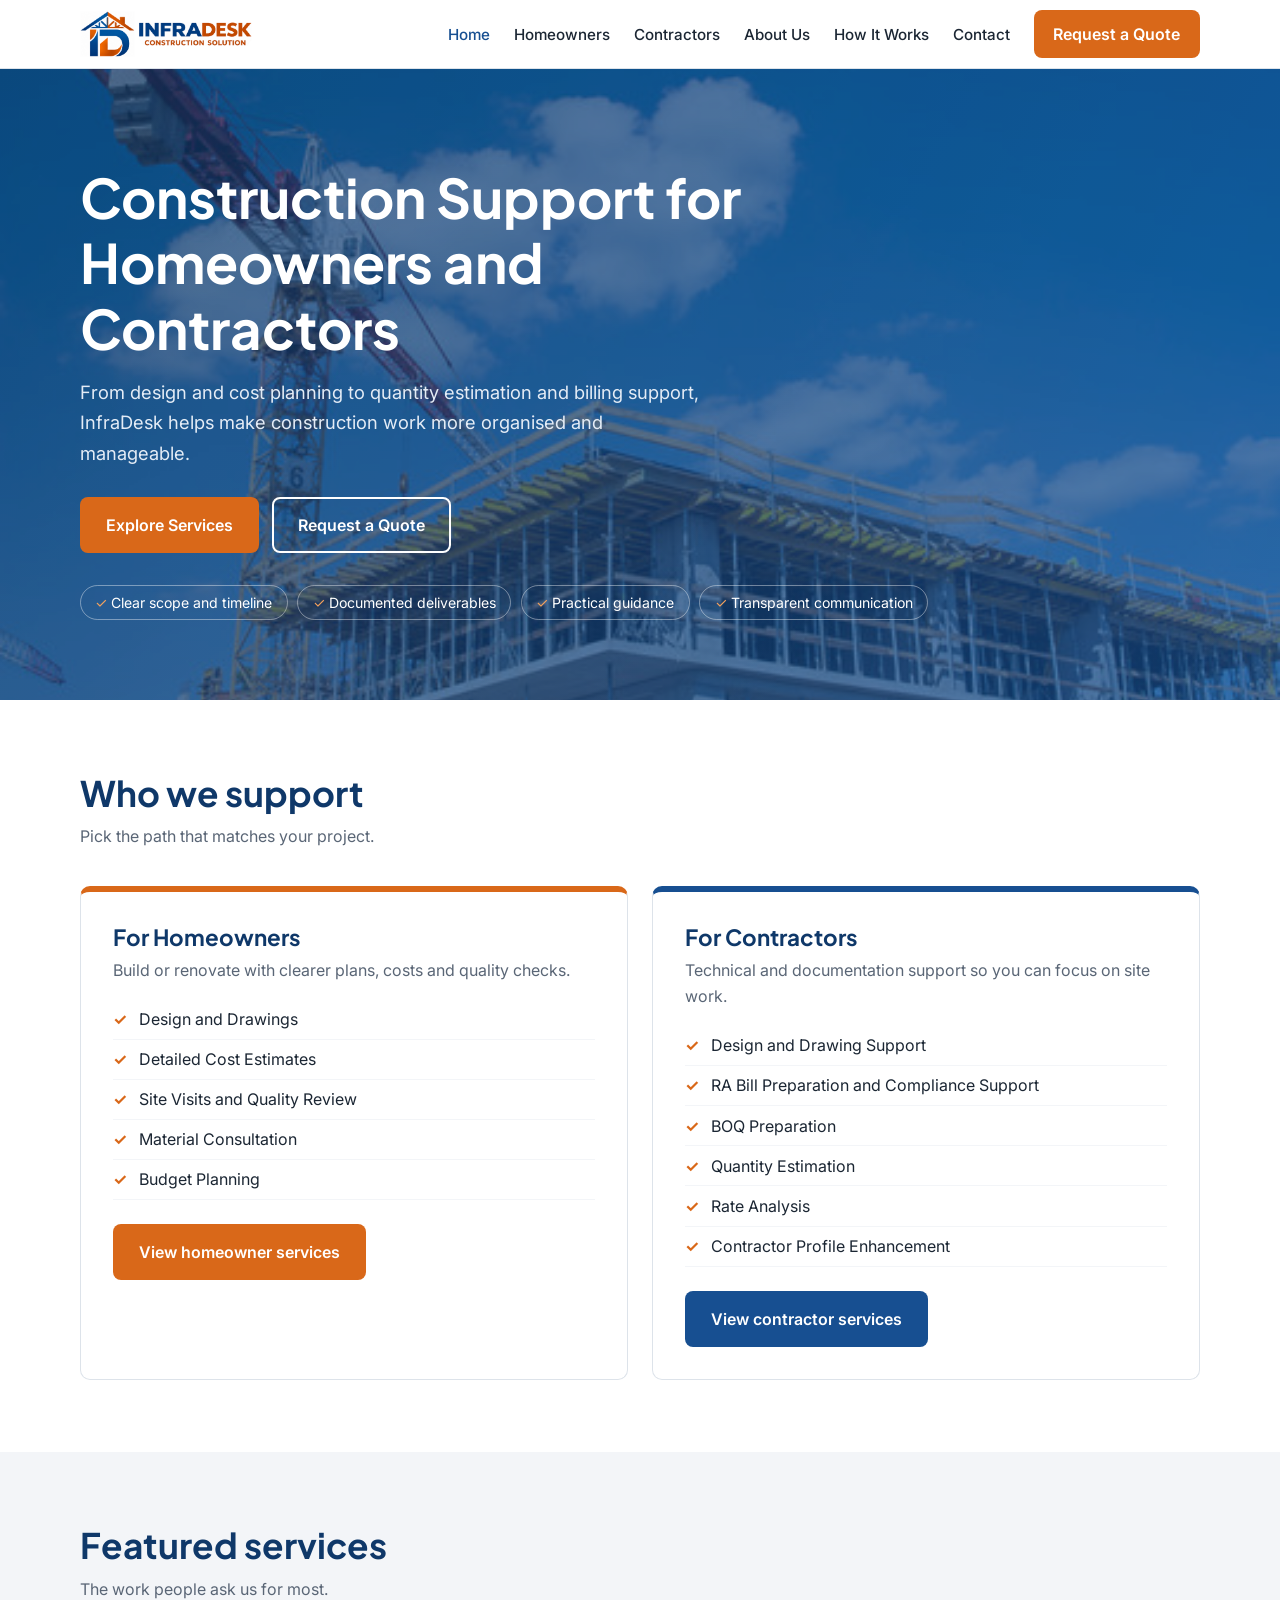
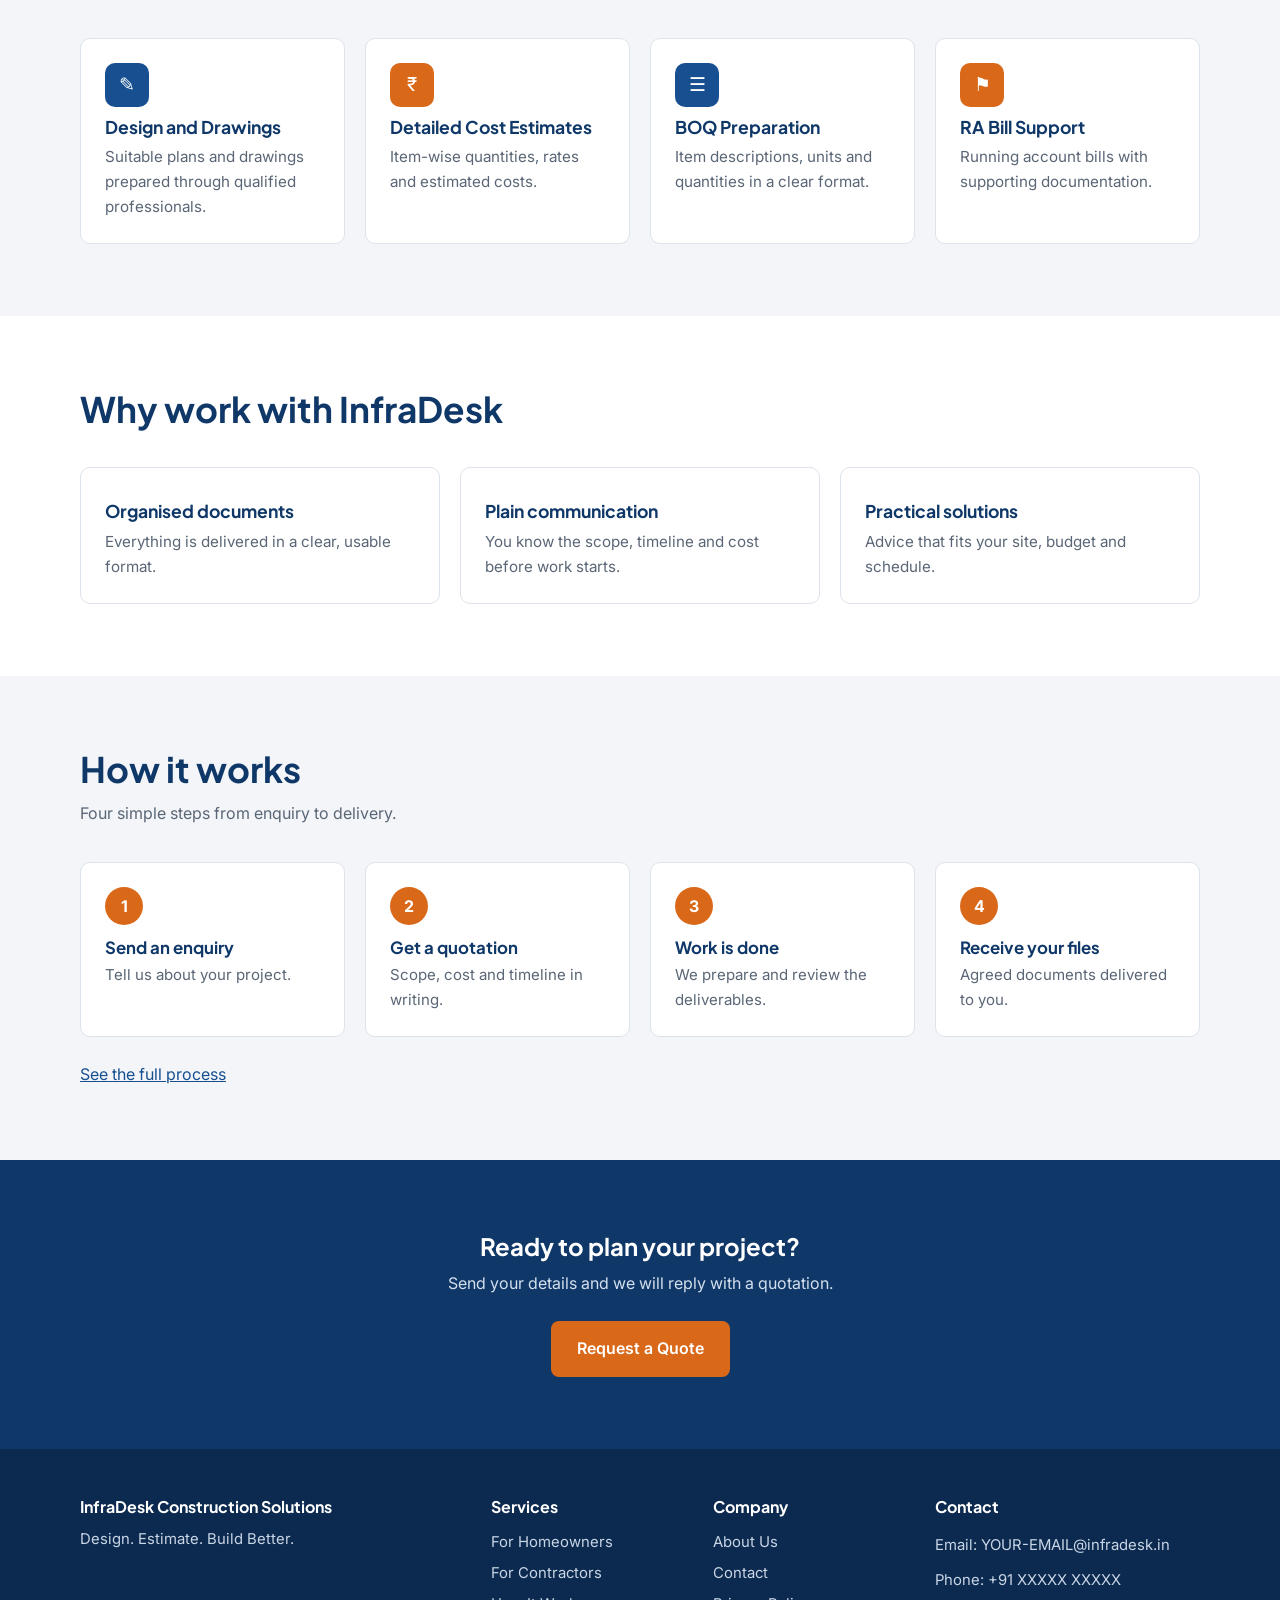
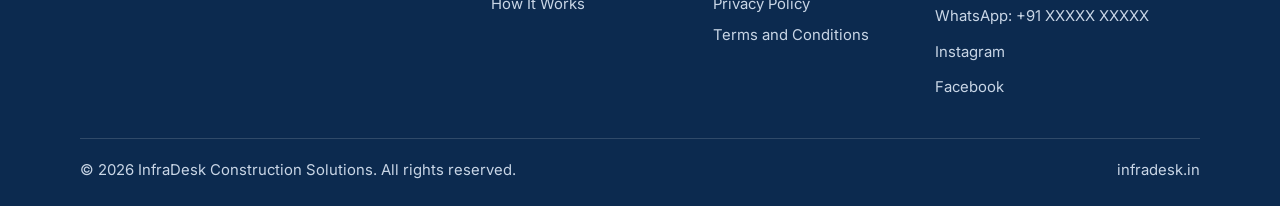
==== index.html @ 1f52a2e1 "Update index.html" ====
<!DOCTYPE html>
<html lang="en">
<head>
<meta charset="UTF-8">
<meta name="viewport" content="width=device-width, initial-scale=1.0">
<title>InfraDesk Construction Solution | Design. Estimate. Build Better.</title>
<meta name="description" content="Construction support for homeowners and contractors in India: design and drawings, cost estimates, BOQ, quantity estimation, rate analysis and RA bill preparation.">
<link rel="preconnect" href="https://fonts.googleapis.com">
<link rel="preconnect" href="https://fonts.gstatic.com" crossorigin>
<link href="https://fonts.googleapis.com/css2?family=Inter:wght@400;500;600&family=Plus+Jakarta+Sans:wght@700;800&display=swap" rel="stylesheet">
<link rel="stylesheet" href="css/style.css">
</head>
<body>
<a class="skip" href="#main">Skip to content</a>

<!-- ===== HEADER (copy this block into every page) ===== -->
<header>
  <div class="wrap bar">
    <a class="brand" href="index.html" aria-label="InfraDesk home">
      <img src="images/logo.png" alt="InfraDesk Construction Solutions" onerror="this.replaceWith(Object.assign(document.createElement('span'),{className:'brand-text',textContent:'InfraDesk'}))">
    </a>
    <button class="menu-btn" aria-expanded="false" aria-controls="site-nav">Menu</button>
    <nav id="site-nav" aria-label="Main">
      <ul>
        <li><a href="index.html" aria-current="page">Home</a></li>
        <li><a href="homeowners.html">Homeowners</a></li>
        <li><a href="contractors.html">Contractors</a></li>
        <li><a href="about.html">About Us</a></li>
        <li><a href="how-it-works.html">How It Works</a></li>
        <li><a href="contact.html">Contact</a></li>
        <li><a class="btn btn-orange" href="contact.html">Request a Quote</a></li>
      </ul>
    </nav>
  </div>
</header>

<main id="main">

<section class="hero">
  <div class="wrap">
    <h1>Construction Support for Homeowners and Contractors</h1>
    <p>From design and cost planning to quantity estimation and billing support, InfraDesk helps make construction work more organised and manageable.</p>
    <div class="btns">
      <a class="btn btn-orange" href="#audiences">Explore Services</a>
      <a class="btn btn-line" href="contact.html">Request a Quote</a>
    </div>
    <ul class="pills">
      <li>Clear scope and timeline</li>
      <li>Documented deliverables</li>
      <li>Practical guidance</li>
      <li>Transparent communication</li>
    </ul>
  </div>
</section>

<section id="audiences">
  <div class="wrap">
    <div class="sec-head">
      <h2>Who we support</h2>
      <p>Pick the path that matches your project.</p>
    </div>
    <div class="two">
      <article class="panel home">
        <h3>For Homeowners</h3>
        <p>Build or renovate with clearer plans, costs and quality checks.</p>
        <ul class="ticks">
          <li>Design and Drawings</li>
          <li>Detailed Cost Estimates</li>
          <li>Site Visits and Quality Review</li>
          <li>Material Consultation</li>
          <li>Budget Planning</li>
        </ul>
        <a class="btn btn-orange" href="homeowners.html">View homeowner services</a>
      </article>
      <article class="panel contr">
        <h3>For Contractors</h3>
        <p>Technical and documentation support so you can focus on site work.</p>
        <ul class="ticks">
          <li>Design and Drawing Support</li>
          <li>RA Bill Preparation and Compliance Support</li>
          <li>BOQ Preparation</li>
          <li>Quantity Estimation</li>
          <li>Rate Analysis</li>
          <li>Contractor Profile Enhancement</li>
        </ul>
        <a class="btn btn-blue" href="contractors.html">View contractor services</a>
      </article>
    </div>
  </div>
</section>

<section class="alt">
  <div class="wrap">
    <div class="sec-head">
      <h2>Featured services</h2>
      <p>The work people ask us for most.</p>
    </div>
    <div class="grid">
      <div class="card"><div class="icon">&#9998;</div><h3>Design and Drawings</h3><p>Suitable plans and drawings prepared through qualified professionals.</p></div>
      <div class="card"><div class="icon o">&#8377;</div><h3>Detailed Cost Estimates</h3><p>Item-wise quantities, rates and estimated costs.</p></div>
      <div class="card"><div class="icon">&#9776;</div><h3>BOQ Preparation</h3><p>Item descriptions, units and quantities in a clear format.</p></div>
      <div class="card"><div class="icon o">&#9873;</div><h3>RA Bill Support</h3><p>Running account bills with supporting documentation.</p></div>
    </div>
  </div>
</section>

<section>
  <div class="wrap">
    <div class="sec-head">
      <h2>Why work with InfraDesk</h2>
    </div>
    <div class="grid">
      <div class="card"><h3>Organised documents</h3><p>Everything is delivered in a clear, usable format.</p></div>
      <div class="card"><h3>Plain communication</h3><p>You know the scope, timeline and cost before work starts.</p></div>
      <div class="card"><h3>Practical solutions</h3><p>Advice that fits your site, budget and schedule.</p></div>
    </div>
  </div>
</section>

<section class="alt">
  <div class="wrap">
    <div class="sec-head">
      <h2>How it works</h2>
      <p>Four simple steps from enquiry to delivery.</p>
    </div>
    <ol class="steps">
      <li><h3>Send an enquiry</h3><p>Tell us about your project.</p></li>
      <li><h3>Get a quotation</h3><p>Scope, cost and timeline in writing.</p></li>
      <li><h3>Work is done</h3><p>We prepare and review the deliverables.</p></li>
      <li><h3>Receive your files</h3><p>Agreed documents delivered to you.</p></li>
    </ol>
    <p style="margin-top:1.5rem"><a href="how-it-works.html">See the full process</a></p>
  </div>
</section>

<section class="cta">
  <div class="wrap">
    <h2>Ready to plan your project?</h2>
    <p>Send your details and we will reply with a quotation.</p>
    <a class="btn btn-orange" href="contact.html">Request a Quote</a>
  </div>
</section>

</main>

<!-- ===== FOOTER (copy this block into every page) ===== -->
<footer>
  <div class="wrap">
    <div class="fgrid">
      <div>
        <h3>InfraDesk Construction Solutions</h3>
        <p>Design. Estimate. Build Better.</p>
      </div>
      <div>
        <h3>Services</h3>
        <ul>
          <li><a href="homeowners.html">For Homeowners</a></li>
          <li><a href="contractors.html">For Contractors</a></li>
          <li><a href="how-it-works.html">How It Works</a></li>
        </ul>
      </div>
      <div>
        <h3>Company</h3>
        <ul>
          <li><a href="about.html">About Us</a></li>
          <li><a href="contact.html">Contact</a></li>
          <li><a href="privacy.html">Privacy Policy</a></li>
          <li><a href="terms.html">Terms and Conditions</a></li>
        </ul>
      </div>
      <div>
        <h3>Contact</h3>
        <ul class="contact-list">
          <!-- TODO: replace with your real details -->
          <li>Email: <a href="mailto:YOUR-EMAIL@infradesk.in">YOUR-EMAIL@infradesk.in</a></li>
          <li>Phone: +91 XXXXX XXXXX</li>
          <li>WhatsApp: +91 XXXXX XXXXX</li>
             <li><a href="https://www.instagram.com/infraadesk" target="_blank" rel="noopener noreferrer">Instagram</a></li>
   <li><a href="https://www.facebook.com/profile.php?id=61595440933256" target="_blank" rel="noopener noreferrer">Facebook</a></li>
        </ul>
      </div>
    </div>
    <div class="copy">
      <span>&copy; <span id="year">2026</span> InfraDesk Construction Solutions. All rights reserved.</span>
      <span>infradesk.in</span>
    </div>
  </div>
</footer>

<script src="js/main.js"></script>
</body>
</html>
---- css/style.css ----
/* ============ InfraDesk shared styles ============
   Edit colours here once; every page updates. */
:root{
  --blue:#174F91; --blue-dark:#0F3869; --orange:#D96819; --orange-dark:#B85512;
  --white:#fff; --grey:#F3F5F8; --line:#DDE3EA; --text:#1B2633; --muted:#5A6676;
  --radius:10px; --max:1160px;
}
*{margin:0;padding:0;box-sizing:border-box}
html{scroll-behavior:smooth}
body{font-family:'Inter',Arial,sans-serif;color:var(--text);line-height:1.65;background:#fff}
h1,h2,h3{font-family:'Plus Jakarta Sans','Inter',Arial,sans-serif;line-height:1.2;color:var(--blue-dark)}
img{max-width:100%;display:block}
a{color:var(--blue)}
:focus-visible{outline:3px solid var(--orange);outline-offset:2px}
.skip{position:absolute;left:-999px;top:0;background:#fff;padding:.5rem 1rem;z-index:100}
.skip:focus{left:0}
.wrap{max-width:var(--max);margin:0 auto;padding:0 1.25rem}
section{padding:4.5rem 0}
.alt{background:var(--grey)}
.sec-head{max-width:640px;margin-bottom:2.25rem}
.sec-head h2{font-size:clamp(1.6rem,3vw,2.2rem);margin-bottom:.6rem}
.sec-head p{color:var(--muted)}

/* Buttons */
.btn{display:inline-block;padding:.8rem 1.5rem;border-radius:8px;font-weight:600;text-decoration:none;border:2px solid transparent;cursor:pointer;font-size:1rem;font-family:inherit}
.btn-orange{background:var(--orange);color:#fff}
.btn-orange:hover{background:var(--orange-dark)}
.btn-line{border-color:#fff;color:#fff}
.btn-line:hover{background:#fff;color:var(--blue)}
.btn-blue{background:var(--blue);color:#fff}
.btn-blue:hover{background:var(--blue-dark)}

/* Header */
header{position:sticky;top:0;z-index:50;background:#fff;border-bottom:1px solid var(--line)}
.bar{display:flex;align-items:center;justify-content:space-between;min-height:68px;gap:1rem}
.brand img{height:46px;width:auto}
.brand-text{font-family:'Plus Jakarta Sans',sans-serif;font-weight:800;font-size:1.3rem;color:var(--blue-dark);text-decoration:none}
nav ul{list-style:none;display:flex;align-items:center;gap:1.5rem}
nav a{text-decoration:none;color:var(--text);font-weight:500;font-size:.95rem}
nav a:hover,nav a[aria-current="page"]{color:var(--blue)}
nav a.btn{color:#fff;padding:.55rem 1.1rem}
.menu-btn{display:none;background:none;border:2px solid var(--blue);color:var(--blue);padding:.4rem .8rem;border-radius:6px;font-weight:600;cursor:pointer;font-family:inherit}

/* Hero */
.hero{position:relative;color:#fff;padding:6rem 0 5rem;background:linear-gradient(120deg,var(--blue-dark),var(--blue))}
.hero::before{content:"";position:absolute;inset:0;background:url('../images/hero.jpg') center/cover;opacity:.28}
.hero .wrap{position:relative}
.hero h1{color:#fff;font-size:clamp(2rem,5vw,3.4rem);max-width:760px;margin-bottom:1rem}
.hero p{font-size:1.15rem;max-width:620px;color:#E4ECF6;margin-bottom:1.8rem}
.hero .btns{display:flex;gap:.8rem;flex-wrap:wrap;margin-bottom:2rem}
.pills{display:flex;gap:.6rem;flex-wrap:wrap;list-style:none}
.pills li{border:1px solid rgba(255,255,255,.4);border-radius:999px;padding:.3rem .9rem;font-size:.88rem}
.pills li::before{content:"\2713\00a0";color:#F5A25D}

/* Audience panels */
.two{display:grid;grid-template-columns:1fr 1fr;gap:1.5rem}
.panel{border-radius:var(--radius);padding:2rem;border:1px solid var(--line);background:#fff}
.panel.home{border-top:6px solid var(--orange)}
.panel.contr{border-top:6px solid var(--blue)}
.panel h3{font-size:1.4rem;margin-bottom:.4rem}
.panel>p{color:var(--muted);margin-bottom:1rem}
.ticks{list-style:none;margin-bottom:1.5rem}
.ticks li{padding:.4rem 0 .4rem 1.6rem;position:relative;border-bottom:1px solid var(--grey)}
.ticks li::before{content:"\2713";position:absolute;left:0;color:var(--orange);font-weight:700}

/* Cards */
.grid{display:grid;grid-template-columns:repeat(auto-fit,minmax(240px,1fr));gap:1.25rem}
.card{background:#fff;border:1px solid var(--line);border-radius:var(--radius);padding:1.5rem}
.card h3{font-size:1.1rem;margin:.6rem 0 .4rem}
.card p{color:var(--muted);font-size:.95rem}
.icon{width:44px;height:44px;border-radius:10px;background:var(--blue);color:#fff;display:grid;place-items:center;font-size:1.2rem}
.icon.o{background:var(--orange)}

/* Steps */
.steps{display:grid;grid-template-columns:repeat(auto-fit,minmax(210px,1fr));gap:1.25rem;list-style:none;counter-reset:s}
.steps li{counter-increment:s;background:#fff;border-radius:var(--radius);padding:1.5rem;border:1px solid var(--line)}
.steps li::before{content:counter(s);display:grid;place-items:center;width:38px;height:38px;border-radius:50%;background:var(--orange);color:#fff;font-weight:700;margin-bottom:.8rem}
.steps h3{font-size:1.05rem;margin-bottom:.3rem}
.steps p{color:var(--muted);font-size:.94rem}

/* CTA band + contact */
.cta{background:var(--blue-dark);color:#fff;text-align:center}
.cta h2{color:#fff;margin-bottom:.6rem}
.cta p{color:#D5E0EE;margin-bottom:1.5rem}
.contact-list{list-style:none}
.contact-list li{padding:.35rem 0}

/* Footer */
footer{background:#0C2A4F;color:#C9D6E6;padding:3rem 0 1.5rem;font-size:.93rem}
footer a{color:#C9D6E6;text-decoration:none}
footer a:hover{color:#fff;text-decoration:underline}
footer h3{color:#fff;font-size:1rem;margin-bottom:.7rem}
.fgrid{display:grid;grid-template-columns:2fr 1fr 1fr 1.4fr;gap:2rem;margin-bottom:2rem}
footer ul{list-style:none}
footer li{padding:.2rem 0}
.copy{border-top:1px solid rgba(255,255,255,.15);padding-top:1.2rem;display:flex;justify-content:space-between;flex-wrap:wrap;gap:.5rem}

/* Mobile */
@media(max-width:860px){
  .menu-btn{display:block}
  nav{display:none;position:absolute;top:68px;left:0;right:0;background:#fff;border-bottom:1px solid var(--line);padding:1rem 1.25rem}
  nav.open{display:block}
  nav ul{flex-direction:column;align-items:flex-start;gap:.9rem}
  .two,.fgrid{grid-template-columns:1fr}
  section{padding:3rem 0}
  .hero{padding:4rem 0 3.5rem}
}
@media(prefers-reduced-motion:reduce){html{scroll-behavior:auto}}
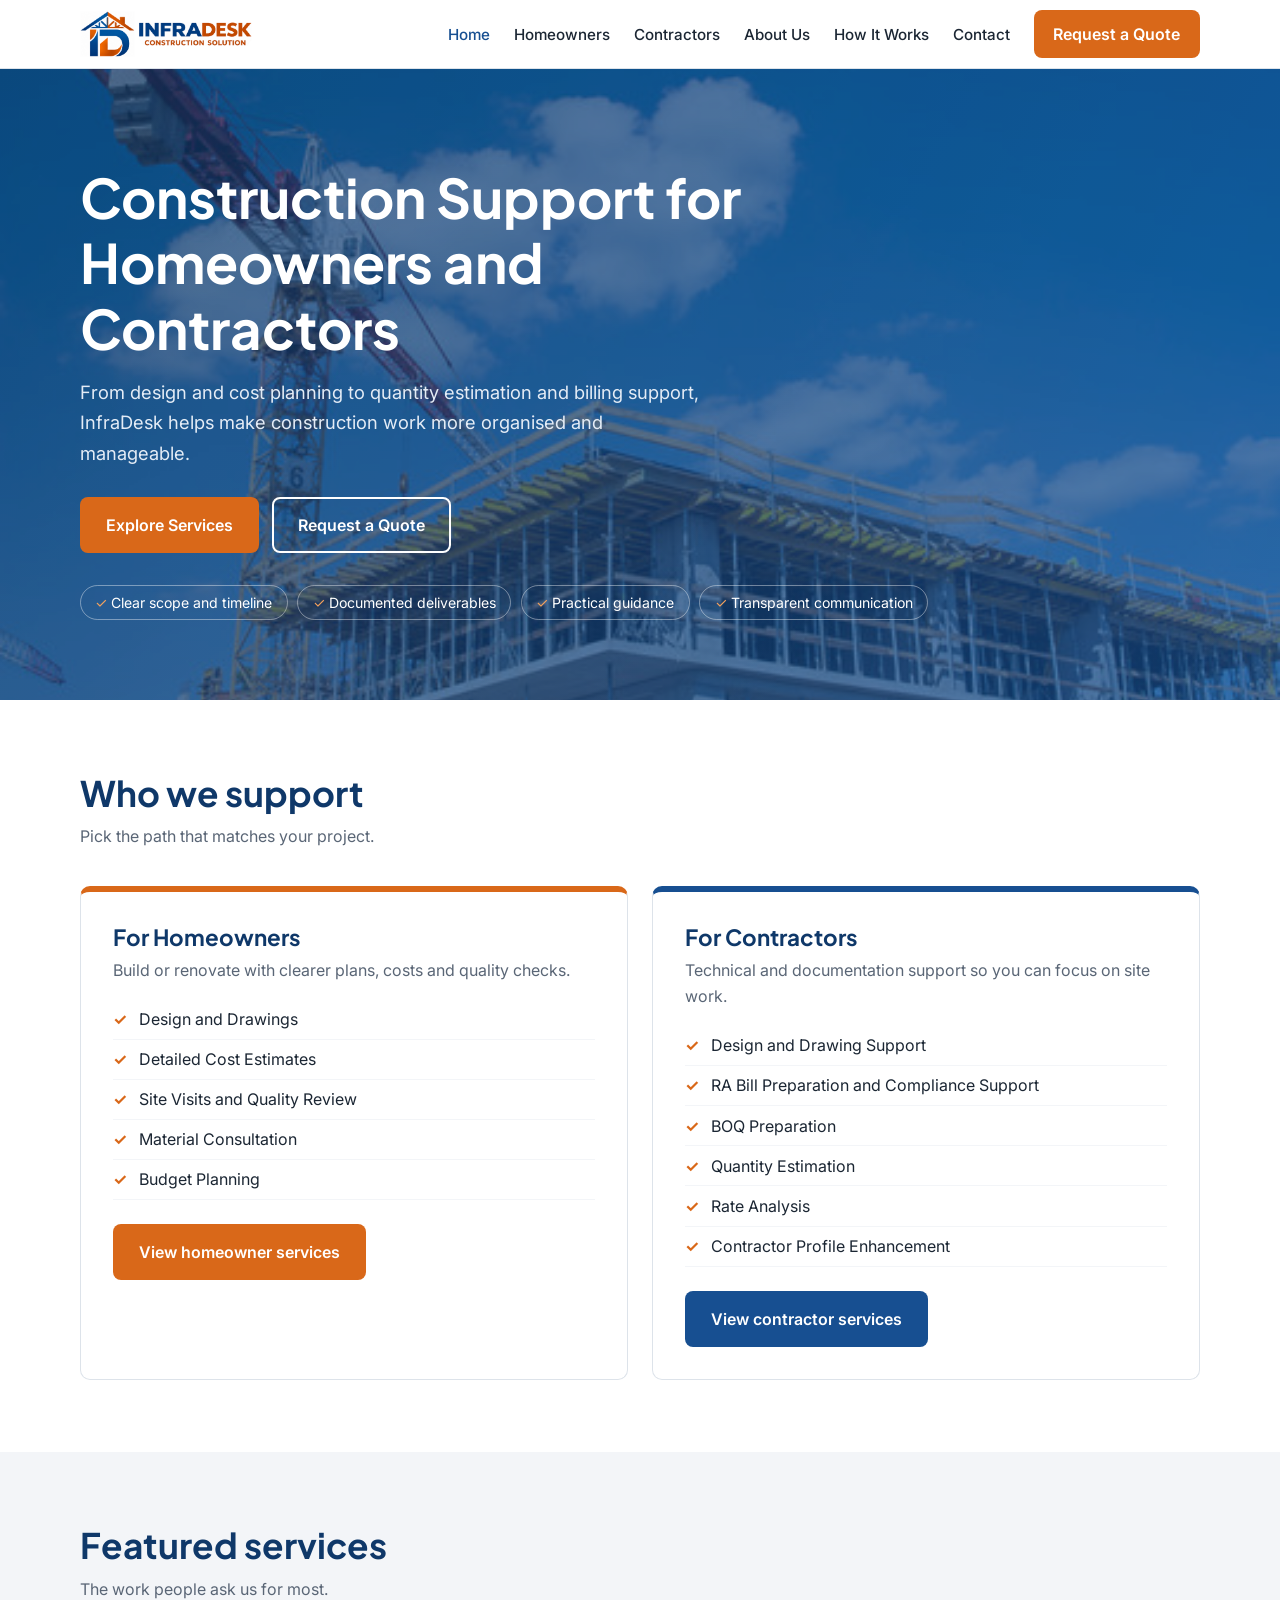
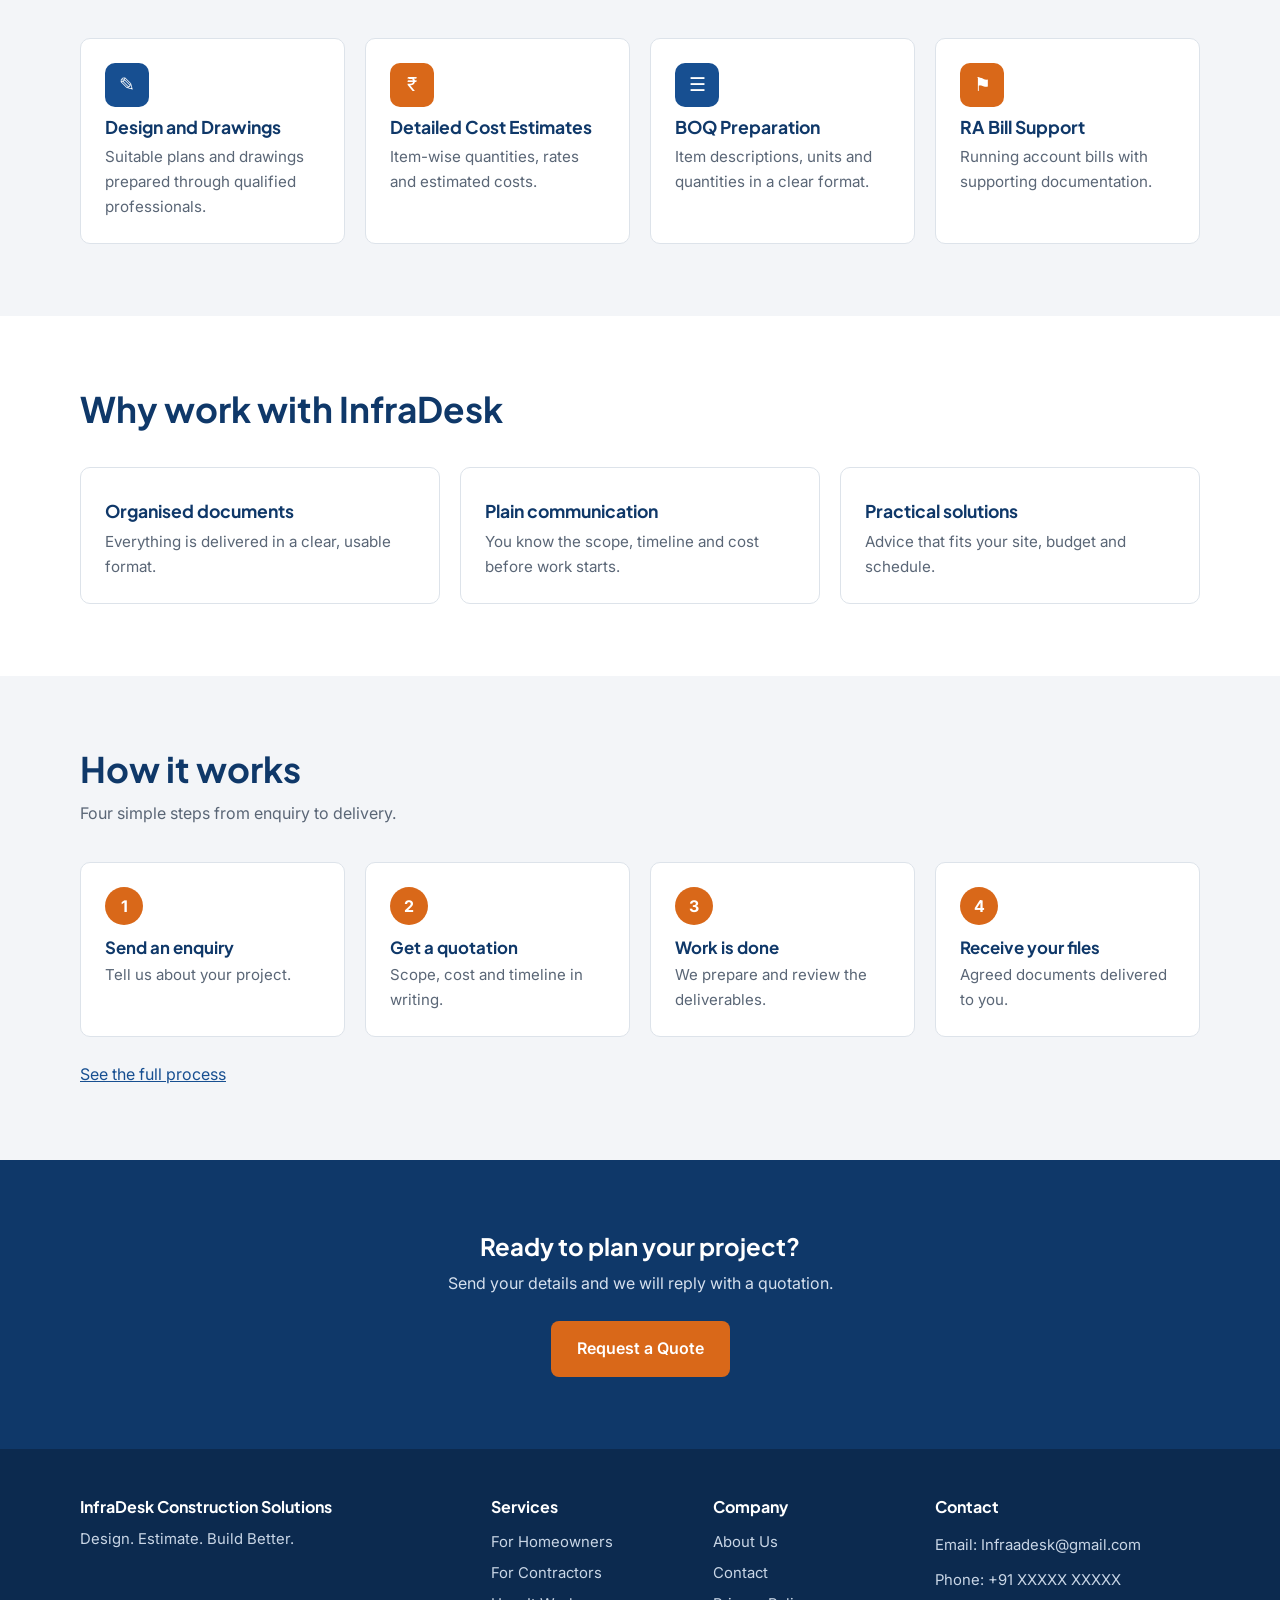
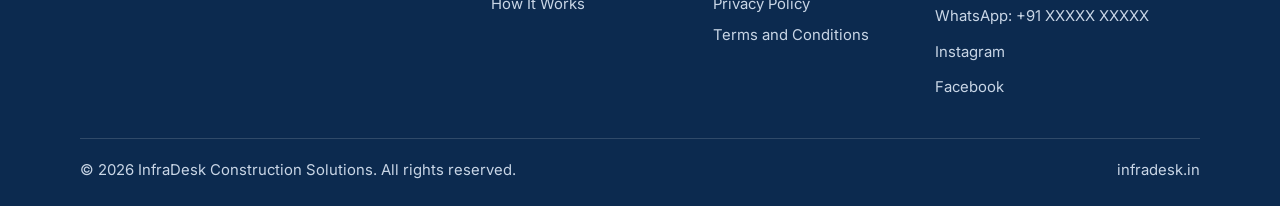
==== commit 0ac9747f: "Update index.html" ====
--- a/index.html
+++ b/index.html
@@ -172,7 +172,7 @@
         <h3>Contact</h3>
         <ul class="contact-list">
           <!-- TODO: replace with your real details -->
-          <li>Email: <a href="mailto:YOUR-EMAIL@infradesk.in">YOUR-EMAIL@infradesk.in</a></li>
+          <li>Email: <a href="mailto:Infraadesk@gmail.com">Infraadesk@gmail.com</a></li>
           <li>Phone: +91 XXXXX XXXXX</li>
           <li>WhatsApp: +91 XXXXX XXXXX</li>
              <li><a href="https://www.instagram.com/infraadesk" target="_blank" rel="noopener noreferrer">Instagram</a></li>
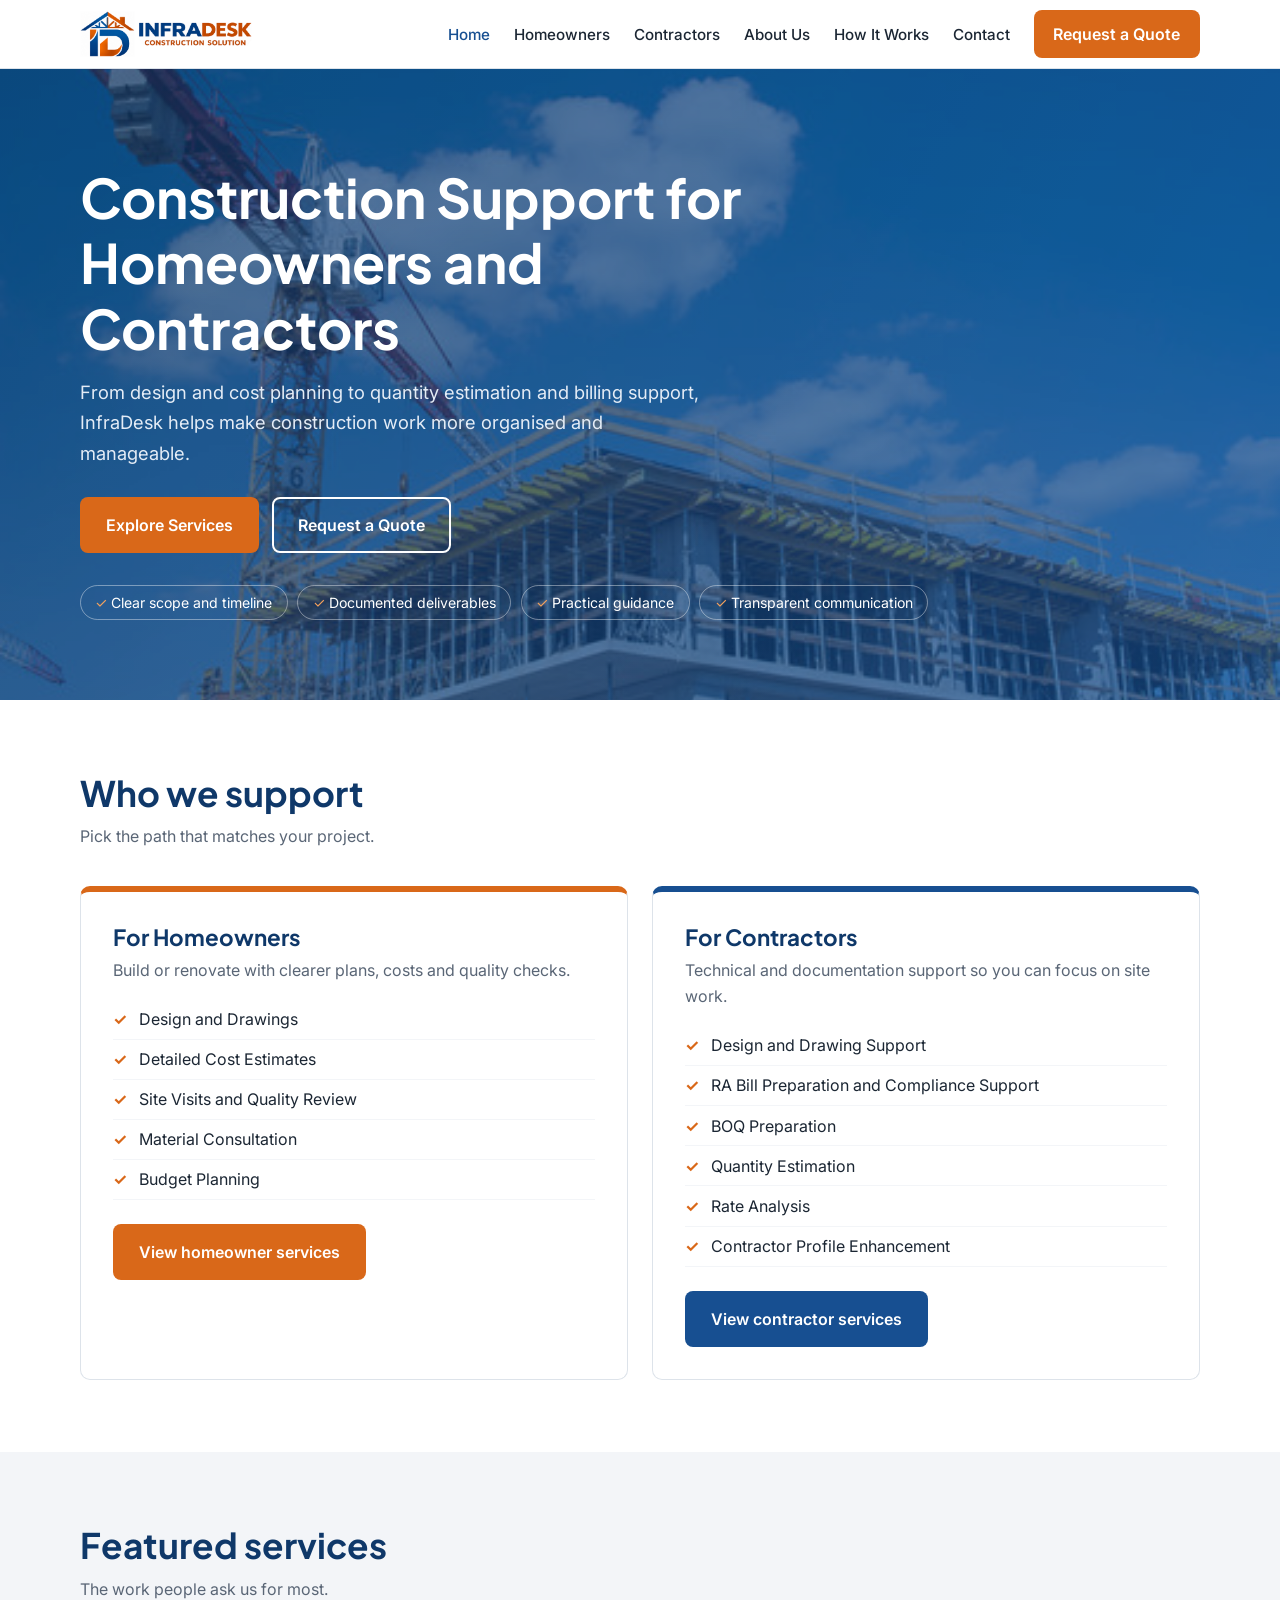
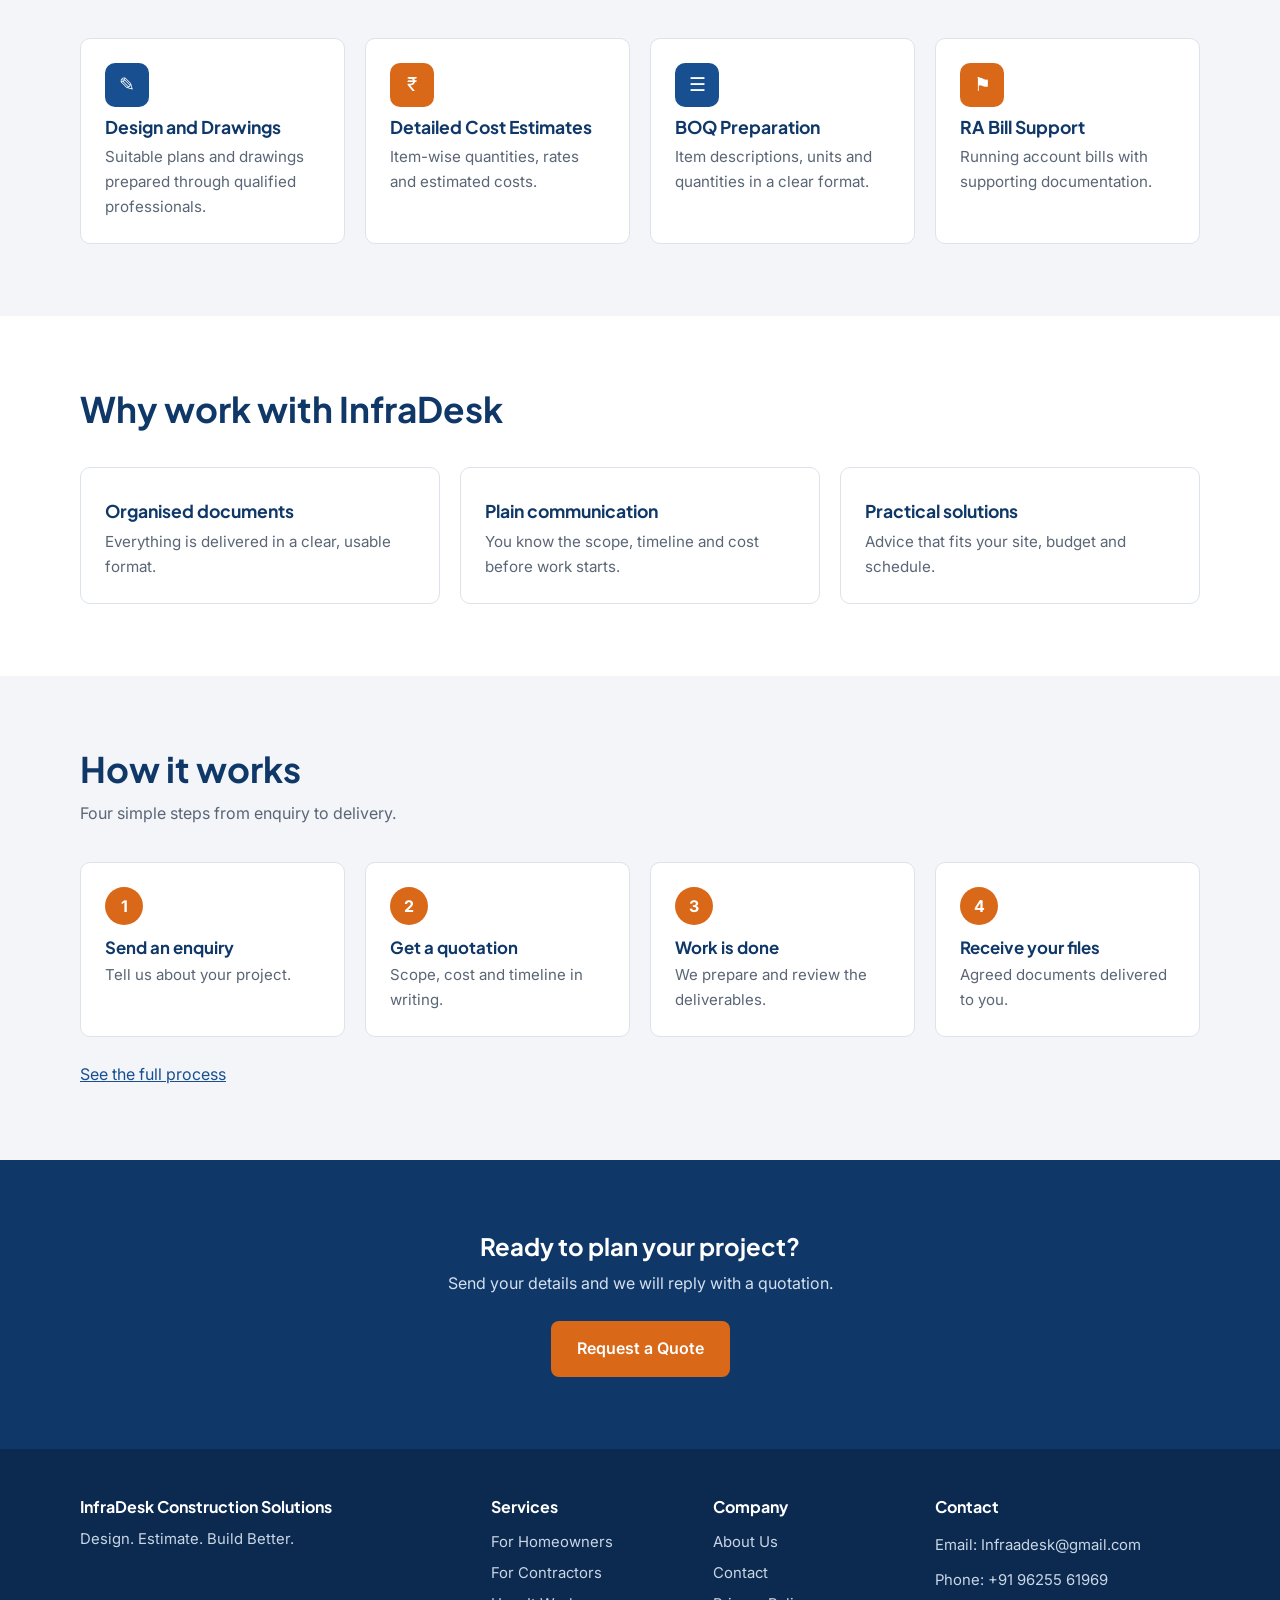
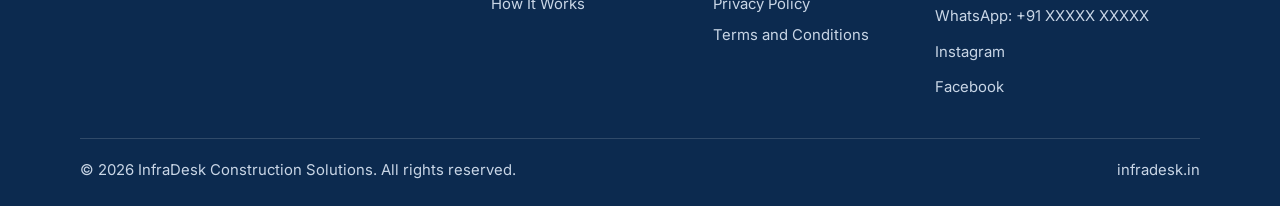
==== commit 7ef2d108: "Update contact phone number in index.html" ====
--- a/index.html
+++ b/index.html
@@ -173,7 +173,7 @@
         <ul class="contact-list">
           <!-- TODO: replace with your real details -->
           <li>Email: <a href="mailto:Infraadesk@gmail.com">Infraadesk@gmail.com</a></li>
-          <li>Phone: +91 XXXXX XXXXX</li>
+          <li>Phone: +91 96255 61969</li>
           <li>WhatsApp: +91 XXXXX XXXXX</li>
              <li><a href="https://www.instagram.com/infraadesk" target="_blank" rel="noopener noreferrer">Instagram</a></li>
    <li><a href="https://www.facebook.com/profile.php?id=61595440933256" target="_blank" rel="noopener noreferrer">Facebook</a></li>
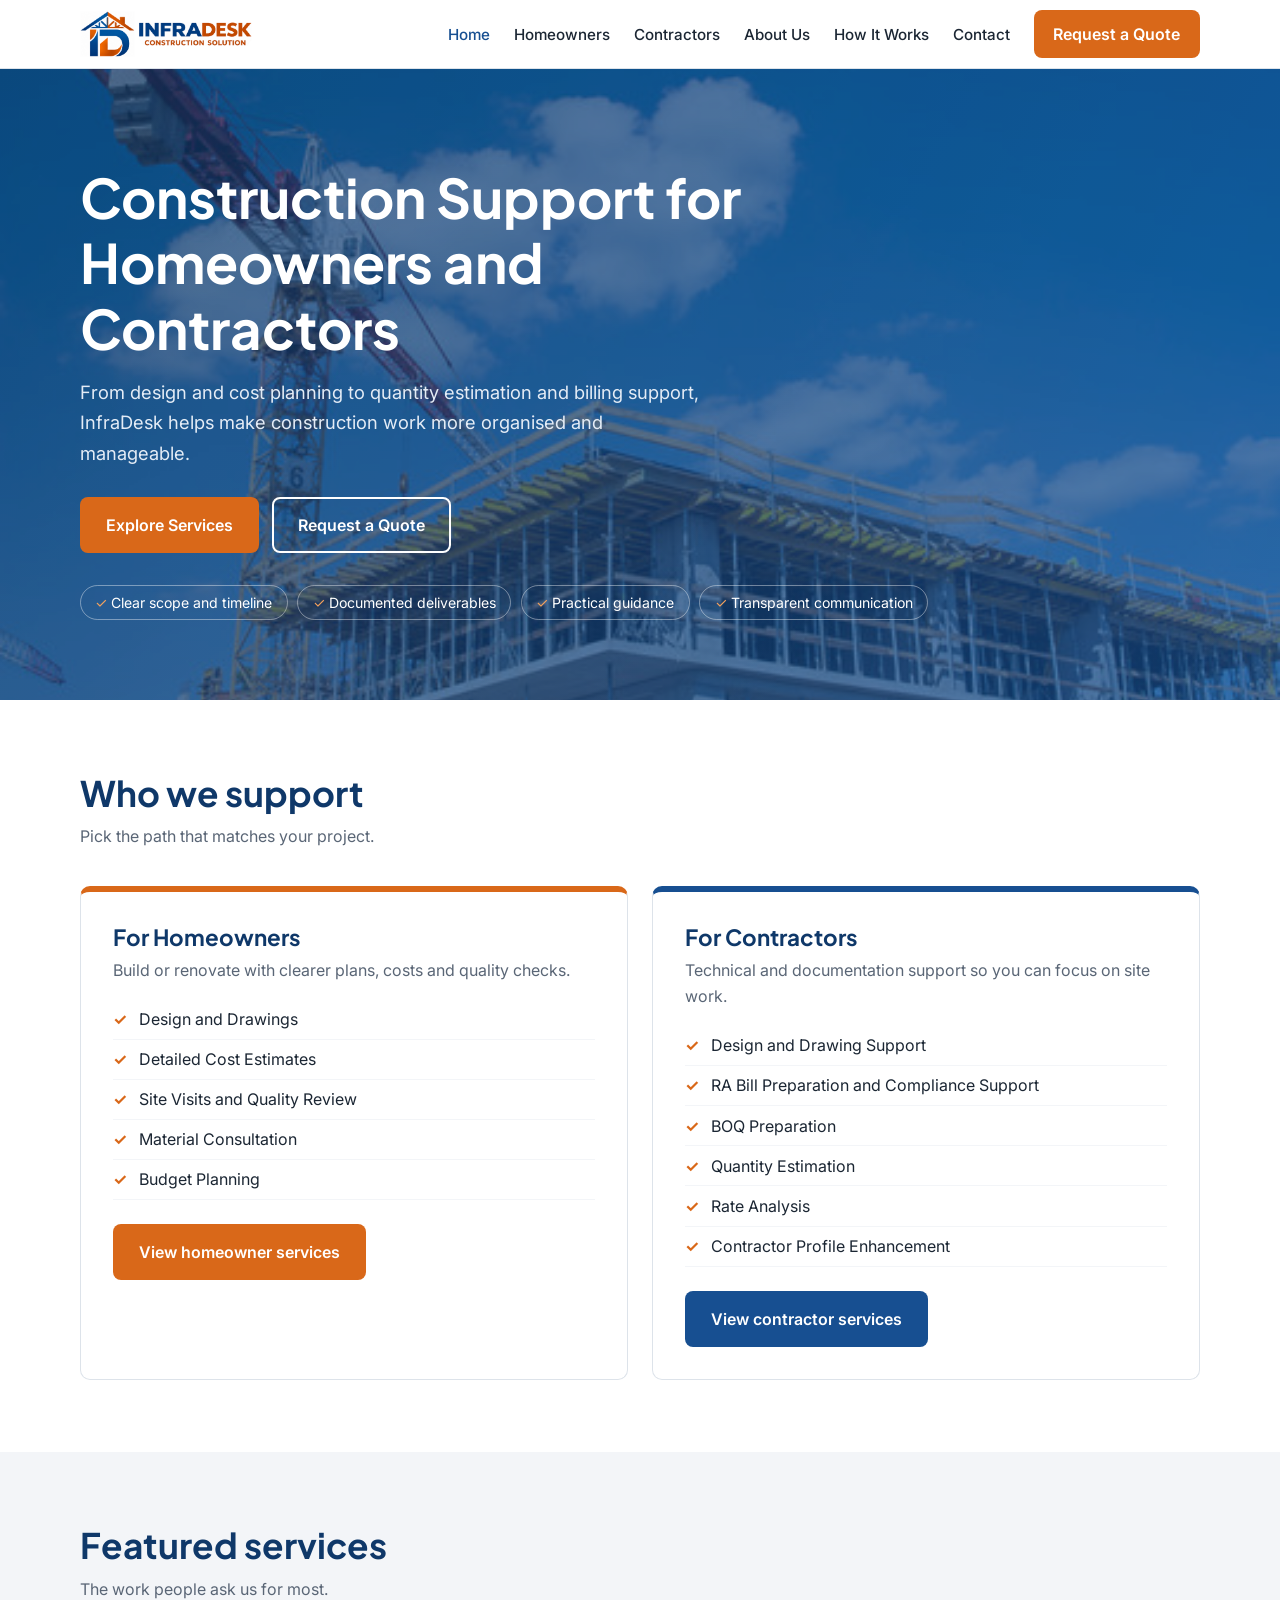
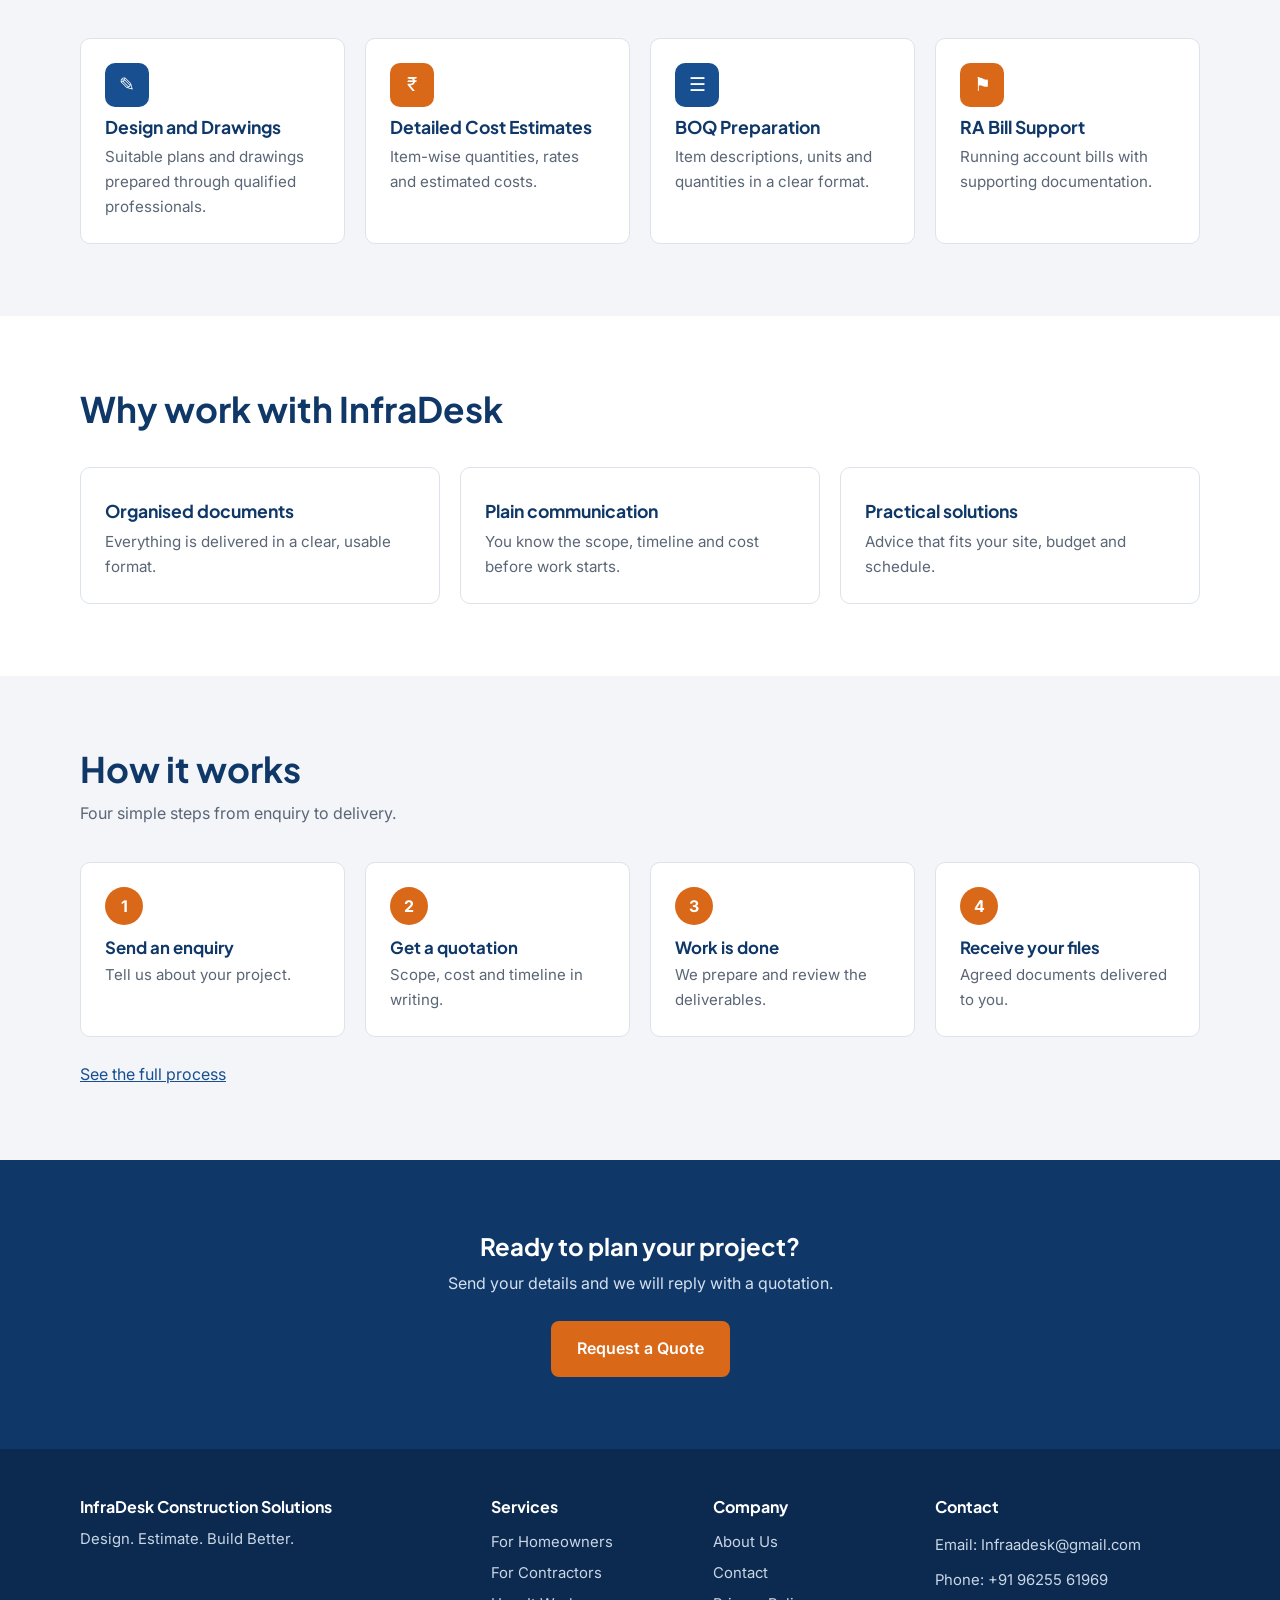
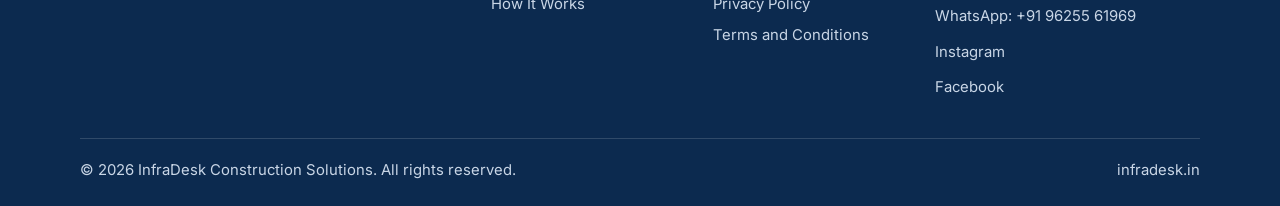
==== commit ac5587c6: "Update WhatsApp contact number in index.html" ====
--- a/index.html
+++ b/index.html
@@ -174,7 +174,7 @@
           <!-- TODO: replace with your real details -->
           <li>Email: <a href="mailto:Infraadesk@gmail.com">Infraadesk@gmail.com</a></li>
           <li>Phone: +91 96255 61969</li>
-          <li>WhatsApp: +91 XXXXX XXXXX</li>
+          <li>WhatsApp: +91 96255 61969</li>
              <li><a href="https://www.instagram.com/infraadesk" target="_blank" rel="noopener noreferrer">Instagram</a></li>
    <li><a href="https://www.facebook.com/profile.php?id=61595440933256" target="_blank" rel="noopener noreferrer">Facebook</a></li>
         </ul>
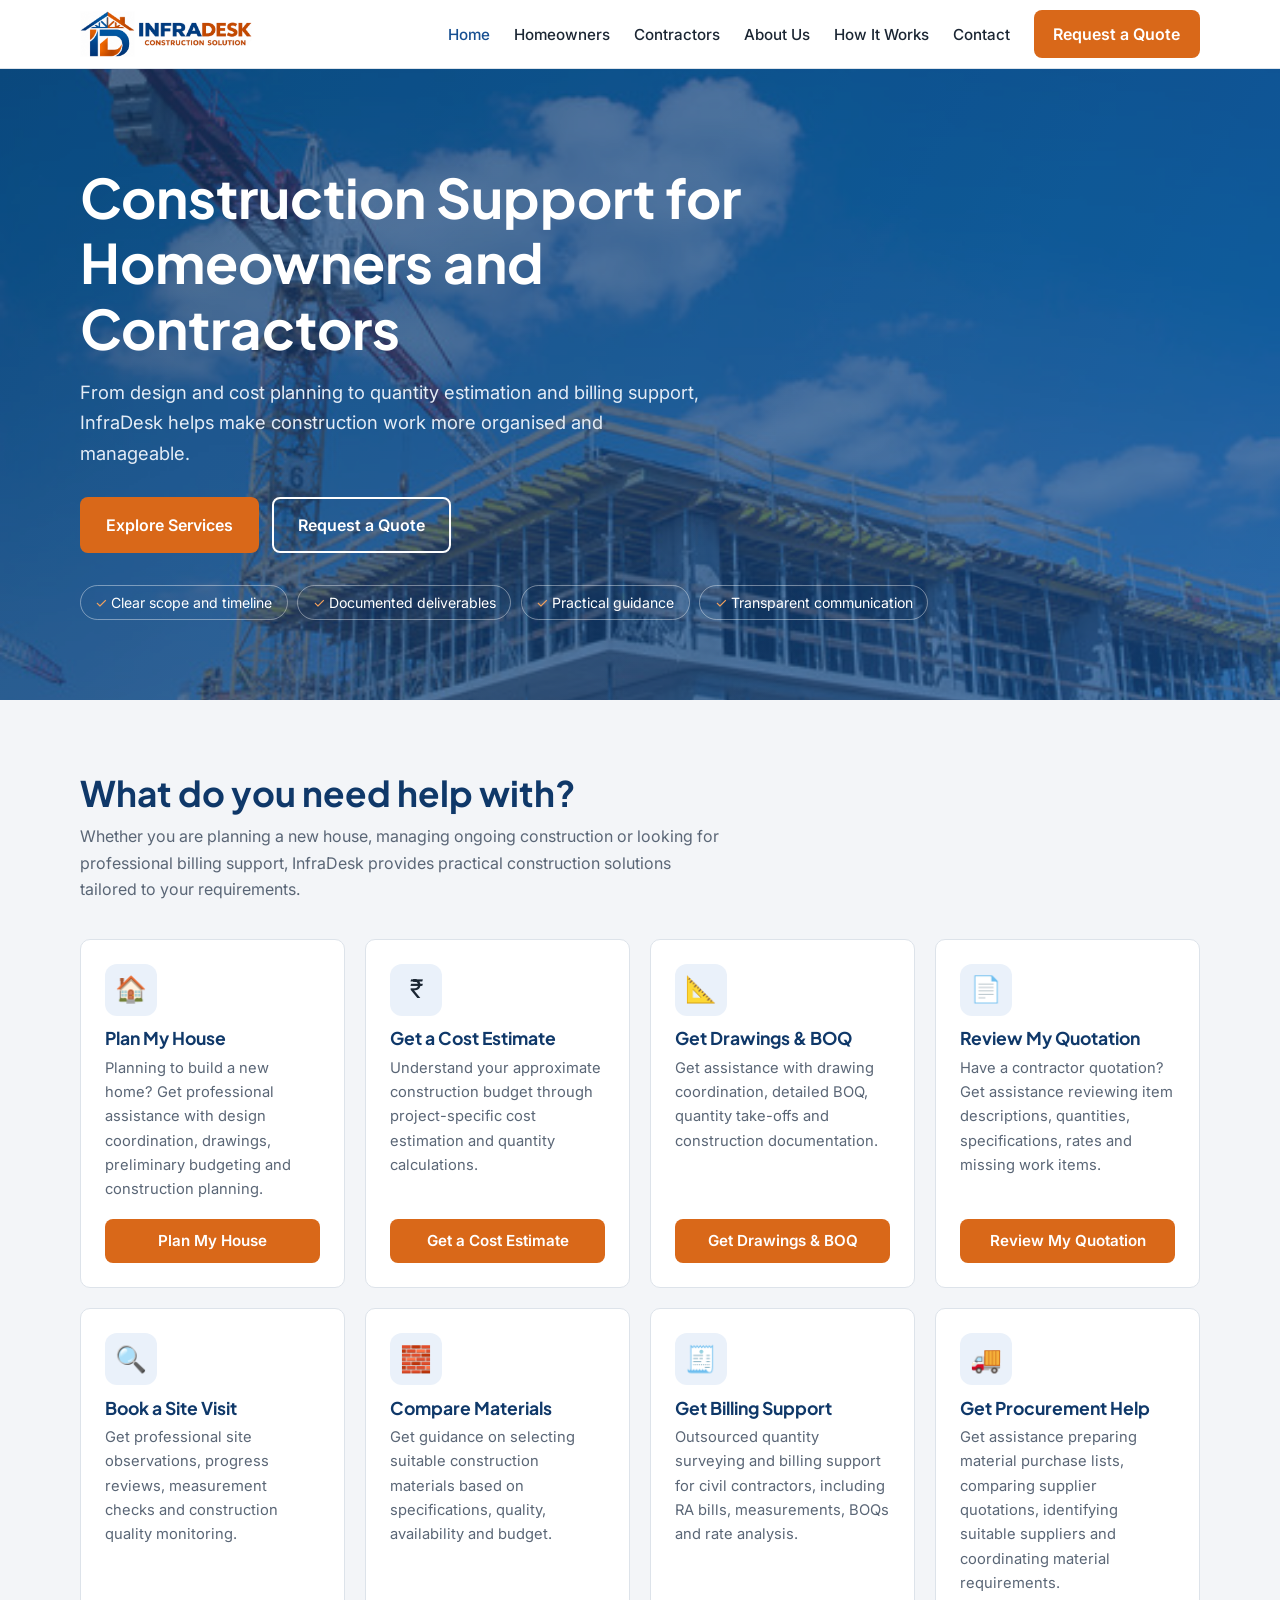
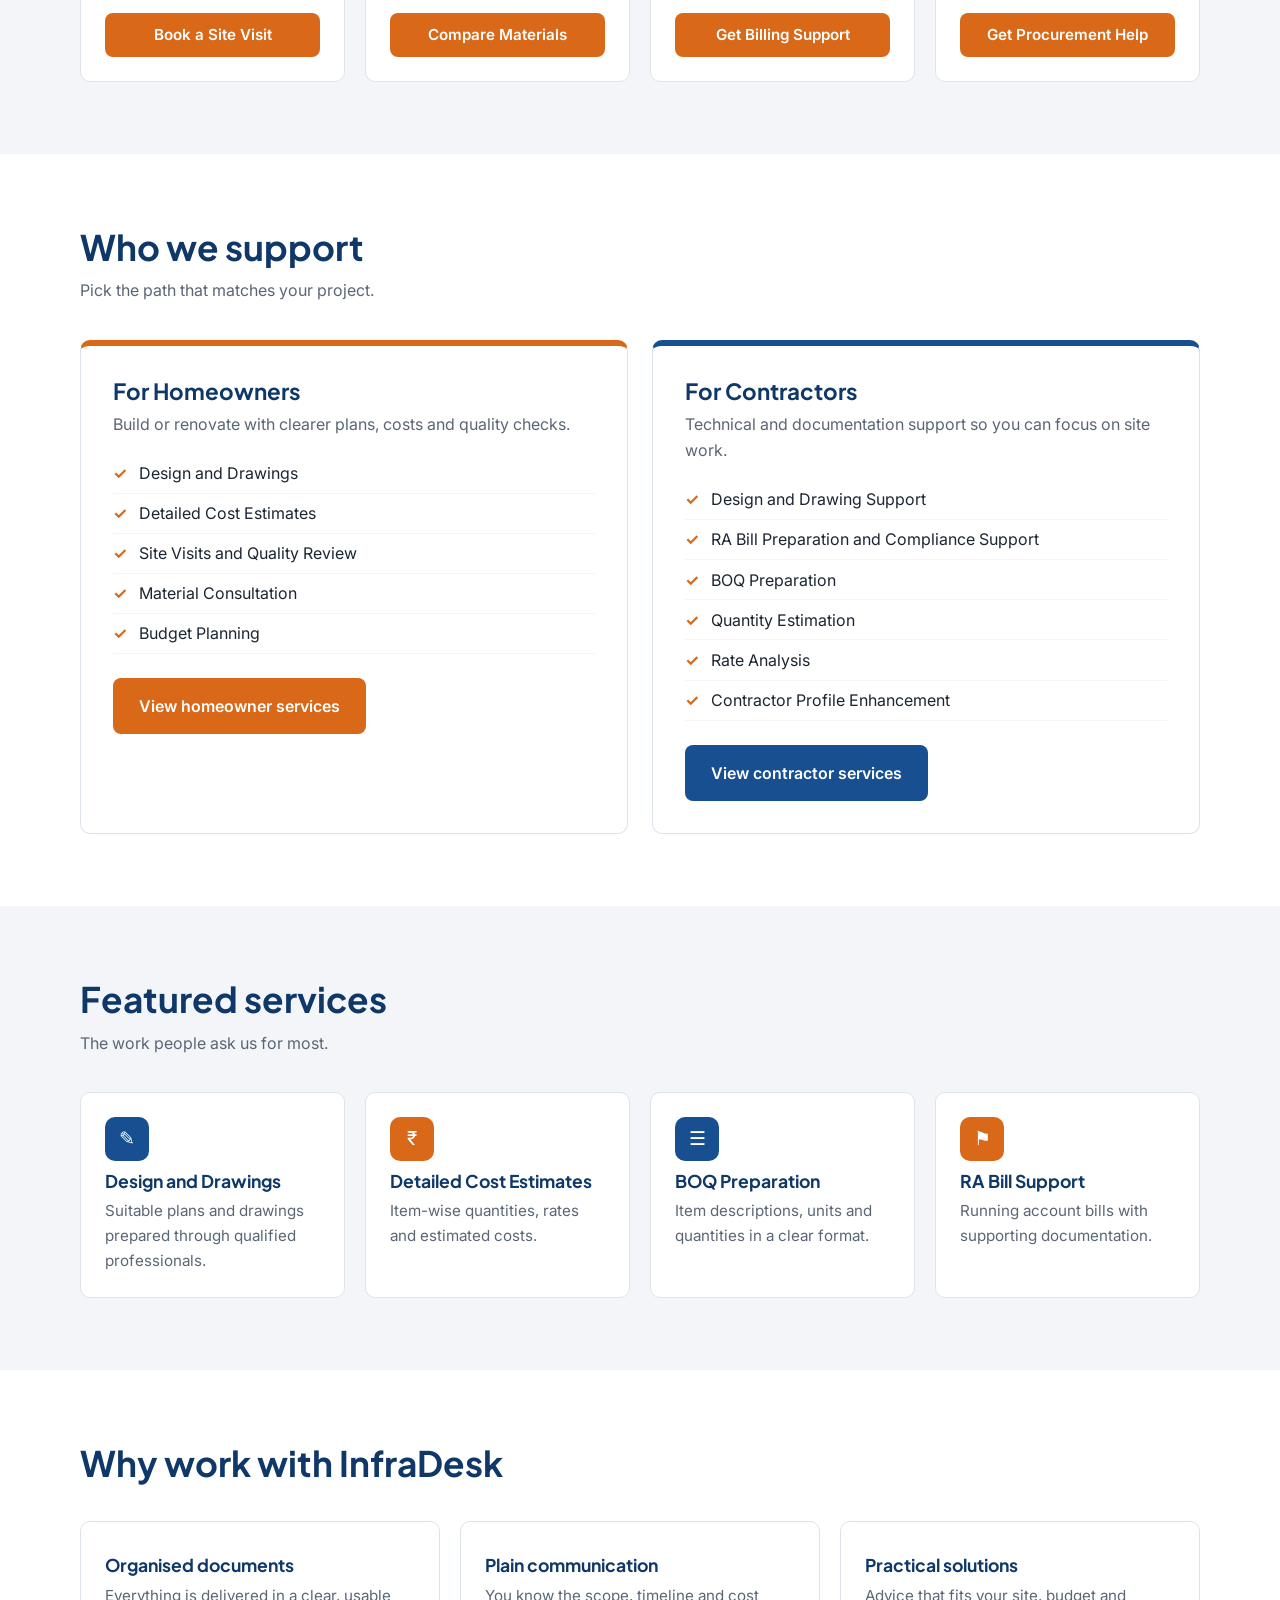
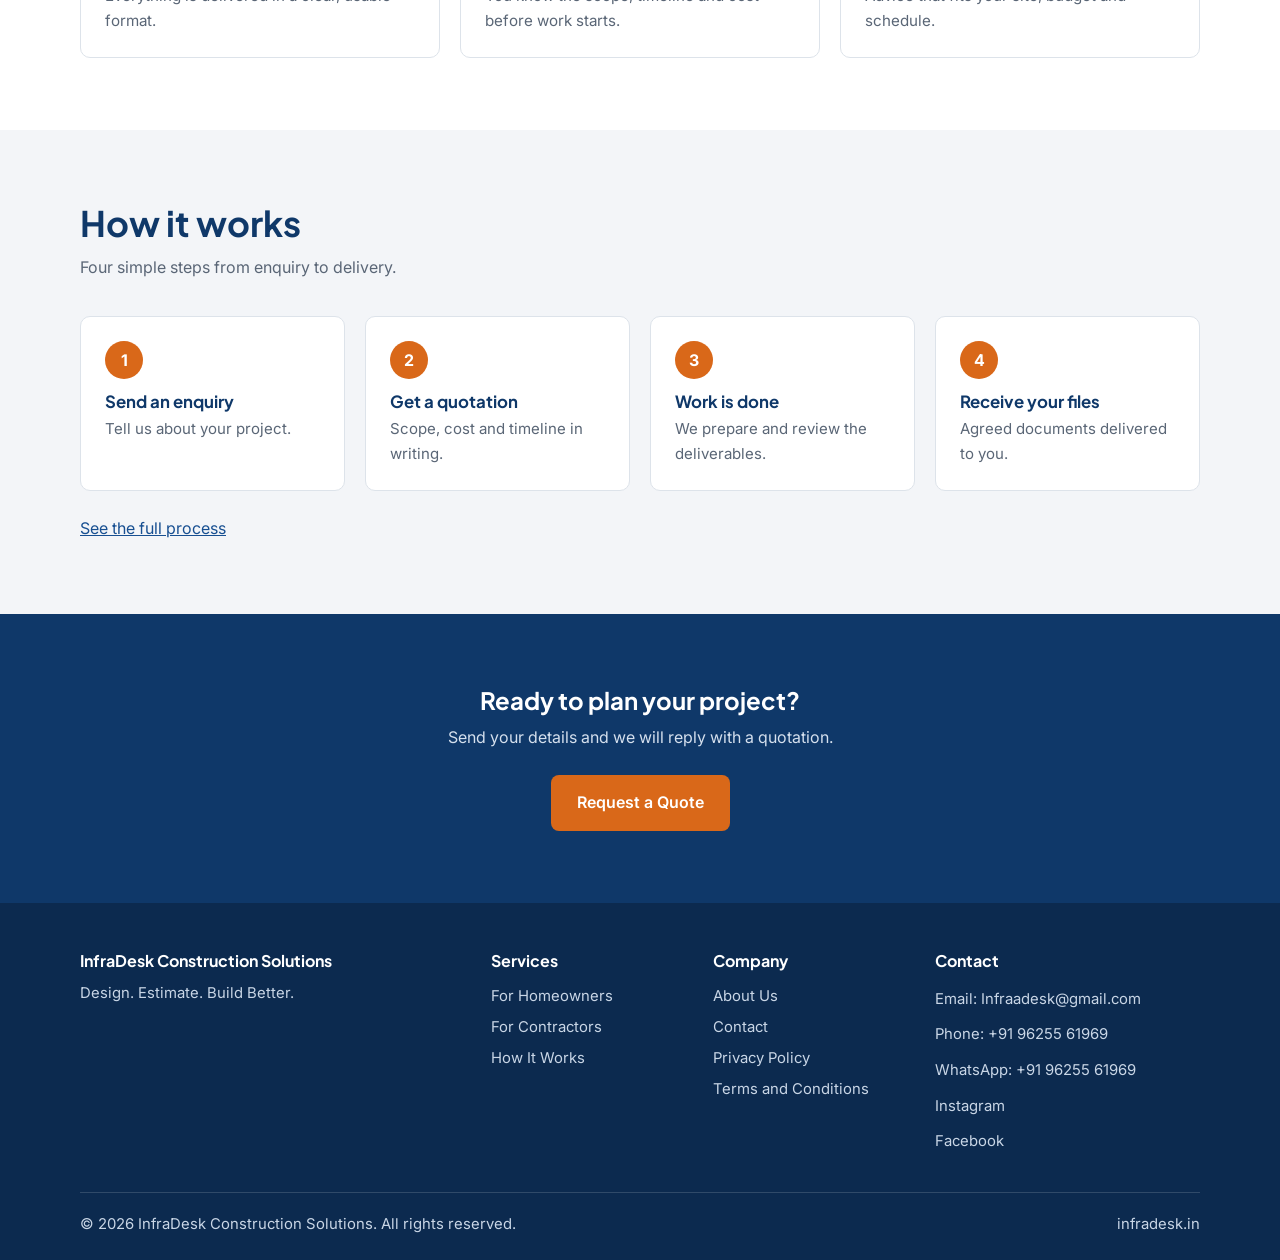
==== commit efa493ba: "Add additional script tags for site.js and services.js" ====
--- a/index.html
+++ b/index.html
@@ -3,12 +3,13 @@
 <head>
 <meta charset="UTF-8">
 <meta name="viewport" content="width=device-width, initial-scale=1.0">
-<title>InfraDesk Construction Solution | Design. Estimate. Build Better.</title>
+<title>InfraDesk Constructionn Solution | Design. Estimate. Build Better.</title>
 <meta name="description" content="Construction support for homeowners and contractors in India: design and drawings, cost estimates, BOQ, quantity estimation, rate analysis and RA bill preparation.">
 <link rel="preconnect" href="https://fonts.googleapis.com">
 <link rel="preconnect" href="https://fonts.gstatic.com" crossorigin>
 <link href="https://fonts.googleapis.com/css2?family=Inter:wght@400;500;600&family=Plus+Jakarta+Sans:wght@700;800&display=swap" rel="stylesheet">
 <link rel="stylesheet" href="css/style.css">
+<link rel="stylesheet" href="css/services.css">
 </head>
 <body>
 <a class="skip" href="#main">Skip to content</a>
@@ -52,7 +53,7 @@
     </ul>
   </div>
 </section>
-
+<div id="services-root"></div>
 <section id="audiences">
   <div class="wrap">
     <div class="sec-head">
@@ -188,5 +189,7 @@
 </footer>
 
 <script src="js/main.js"></script>
+<script src="js/site.js"></script>
+<script src="js/services.js"></script>
 </body>
 </html>
--- a/css/services.css
+++ b/css/services.css
@@ -0,0 +1,26 @@
+/* Service-discovery section + enquiry modal (uses variables from style.css) */
+.s-grid{display:grid;grid-template-columns:repeat(4,1fr);gap:1.25rem}
+.s-card{display:flex;flex-direction:column;background:#fff;border:1px solid var(--line);border-radius:var(--radius);padding:1.5rem;transition:transform .2s,box-shadow .2s}
+.s-card:hover{transform:translateY(-3px);box-shadow:0 8px 22px rgba(23,79,145,.12)}
+.s-ic{font-size:1.6rem;width:52px;height:52px;display:grid;place-items:center;border-radius:12px;background:#EAF1FA;margin-bottom:.8rem}
+.s-card h3{font-size:1.1rem;margin-bottom:.4rem}
+.s-card p{color:var(--muted);font-size:.92rem;flex:1;margin-bottom:1.1rem}
+.s-card .btn{text-align:center;padding:.65rem 1rem;font-size:.95rem}
+dialog.m{border:0;border-radius:12px;width:min(640px,94vw);max-height:92vh;padding:0;overflow:auto;color:var(--text)}
+dialog.m::backdrop{background:rgba(10,30,60,.65)}
+.m-head{position:sticky;top:0;z-index:1;background:var(--blue-dark);color:#fff;padding:1rem 1.25rem;display:flex;justify-content:space-between;align-items:center;gap:1rem}
+.m-head h2{color:#fff;font-size:1.2rem}
+.m-x{background:none;border:0;color:#fff;font-size:1.9rem;cursor:pointer;line-height:1;padding:0 .4rem}
+.m-body{padding:1.25rem}
+.m-body>p{color:var(--muted);margin-bottom:1rem;font-size:.95rem}
+.m-body form{display:grid;gap:1rem}
+.m-f{display:grid;gap:.3rem}
+.m-f label{font-weight:600;font-size:.93rem}
+.m-f input,.m-f select,.m-f textarea{padding:.7rem;border:1px solid #B9C4D0;border-radius:8px;font:inherit;width:100%;background:#fff}
+.m-f small{color:var(--muted)}
+.m-st{min-height:1.4rem;font-weight:600}
+.m-st.ok{color:#1B7A3E}.m-st.err{color:#B3261E}
+.m-hp{position:absolute;left:-9999px}
+.m-ok{text-align:center;padding:1.5rem 0}
+@media(max-width:1000px){.s-grid{grid-template-columns:repeat(2,1fr)}}
+@media(max-width:600px){.s-grid{grid-template-columns:1fr}}
